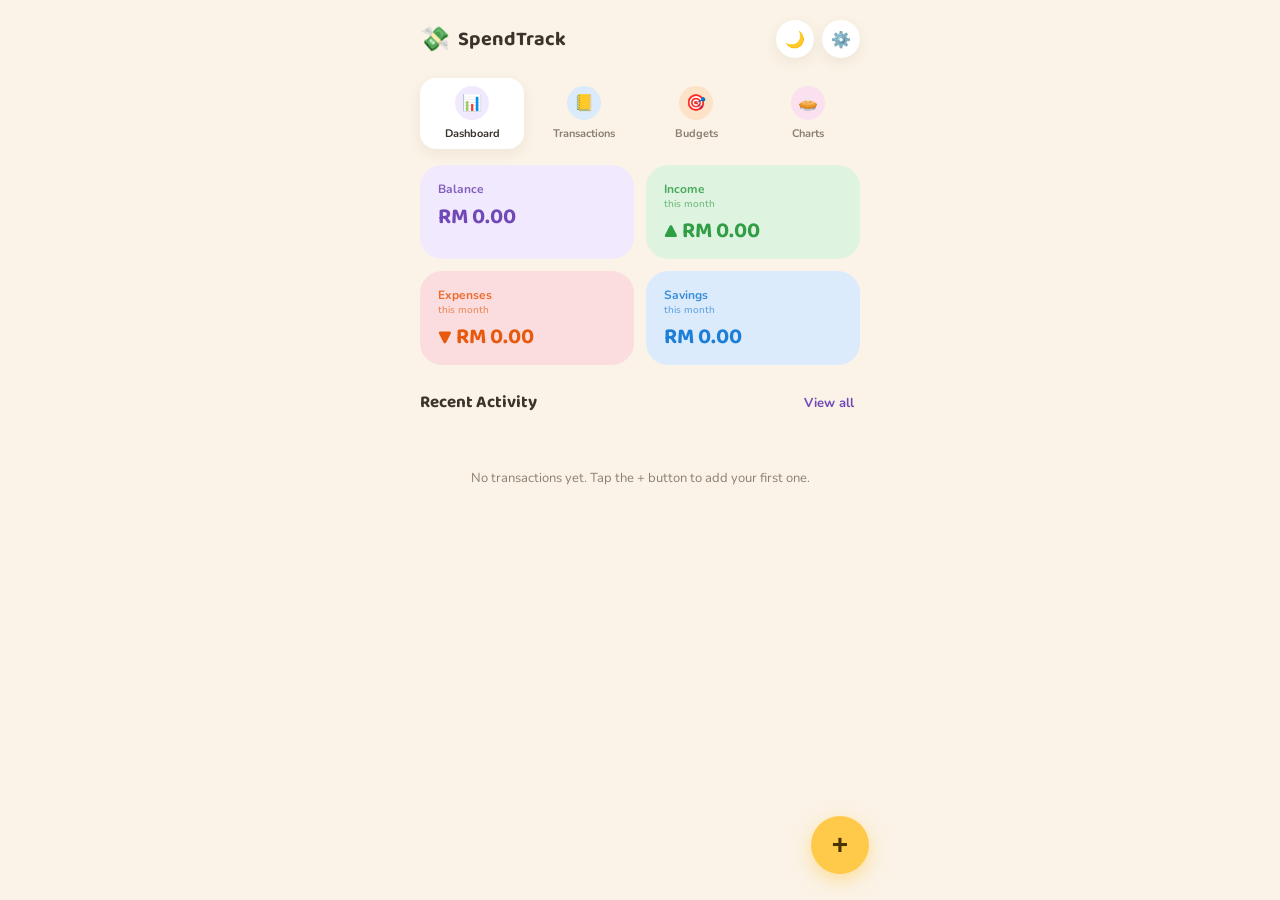
==== index.html @ 58d032da "Initial commit: SpendTrack expense tracker PWA Vanilla HTML/CSS/JS finance tracker with dashboard, b" ====
<!DOCTYPE html>
<html lang="en">
<head>
<meta charset="UTF-8">
<meta name="viewport" content="width=device-width, initial-scale=1.0">
<title>SpendTrack</title>
<link rel="manifest" href="manifest.json">
<meta name="theme-color" content="#FFC94A">
<link rel="apple-touch-icon" href="icons/apple-touch-icon.png">
<meta name="apple-mobile-web-app-capable" content="yes">
<meta name="apple-mobile-web-app-status-bar-style" content="black-translucent">
<meta name="apple-mobile-web-app-title" content="SpendTrack">
<link rel="preconnect" href="https://fonts.googleapis.com">
<link rel="preconnect" href="https://fonts.gstatic.com" crossorigin>
<link href="https://fonts.googleapis.com/css2?family=Baloo+2:wght@500;600;700;800&family=Nunito:wght@400;600;700;800&display=swap" rel="stylesheet">
<link rel="stylesheet" href="style.css">
</head>
<body>
  <div class="app">

    <header class="topbar">
      <div class="brand">
        <span class="brand-mark">💸</span>
        <span class="brand-name">SpendTrack</span>
      </div>
      <div class="topbar-actions">
        <button id="themeToggle" class="icon-btn" title="Toggle theme" aria-label="Toggle theme">🌙</button>
        <button id="settingsBtn" class="icon-btn" title="Settings" aria-label="Settings">⚙️</button>
      </div>
    </header>

    <nav class="tabs">
      <button class="tab-btn active" data-tab="dashboard">
        <span class="tab-icon tab-icon-a">📊</span>
        <span>Dashboard</span>
      </button>
      <button class="tab-btn" data-tab="transactions">
        <span class="tab-icon tab-icon-b">📒</span>
        <span>Transactions</span>
      </button>
      <button class="tab-btn" data-tab="budgets">
        <span class="tab-icon tab-icon-c">🎯</span>
        <span>Budgets</span>
      </button>
      <button class="tab-btn" data-tab="charts">
        <span class="tab-icon tab-icon-d">🥧</span>
        <span>Charts</span>
      </button>
    </nav>

    <main>
      <!-- DASHBOARD -->
      <section id="panel-dashboard" class="panel active">
        <div class="stat-grid">
          <div class="stat-card stat-balance">
            <span class="stat-label">Balance</span>
            <span class="stat-value" id="statBalance">RM 0.00</span>
          </div>
          <div class="stat-card stat-income">
            <span class="stat-label">Income <small>this month</small></span>
            <span class="stat-value" id="statIncome">▲ RM 0.00</span>
          </div>
          <div class="stat-card stat-expense">
            <span class="stat-label">Expenses <small>this month</small></span>
            <span class="stat-value" id="statExpense">▼ RM 0.00</span>
          </div>
          <div class="stat-card stat-savings">
            <span class="stat-label">Savings <small>this month</small></span>
            <span class="stat-value" id="statSavings">RM 0.00</span>
          </div>
        </div>

        <div class="section-head">
          <h2>Recent Activity</h2>
          <button class="link-btn" data-goto="transactions">View all</button>
        </div>
        <ul id="recentList" class="txn-list"></ul>
        <p id="recentEmpty" class="empty-state">No transactions yet. Tap the + button to add your first one.</p>
      </section>

      <!-- TRANSACTIONS -->
      <section id="panel-transactions" class="panel">
        <div class="search-row">
          <input type="text" id="searchInput" class="search-input" placeholder="🔍 Search notes or categories...">
        </div>
        <div class="filter-row">
          <div class="chip-group" id="typeFilter">
            <button class="chip active" data-type="all">All</button>
            <button class="chip" data-type="income">Income</button>
            <button class="chip" data-type="expense">Expense</button>
          </div>
          <select id="categoryFilter" class="filter-select">
            <option value="all">All categories</option>
          </select>
        </div>
        <ul id="txnFullList" class="txn-list"></ul>
        <p id="txnEmpty" class="empty-state">No matching transactions.</p>
      </section>

      <!-- BUDGETS -->
      <section id="panel-budgets" class="panel">
        <div class="section-head">
          <h2>Monthly Budgets</h2>
          <span class="muted-note">Set a limit per category to track overspending</span>
        </div>
        <div id="budgetList" class="budget-list"></div>
      </section>

      <!-- CHARTS -->
      <section id="panel-charts" class="panel">
        <div class="card chart-card">
          <h2>Spending by Category <small>this month</small></h2>
          <div class="donut-wrap">
            <svg id="donutChart" viewBox="0 0 200 200" class="donut-svg"></svg>
            <div id="donutLegend" class="donut-legend"></div>
          </div>
          <p id="donutEmpty" class="empty-state">No expenses recorded this month.</p>
        </div>
        <div class="card chart-card">
          <h2>Income vs Expenses <small>last 6 months</small></h2>
          <svg id="barChart" viewBox="0 0 320 200" class="bar-svg"></svg>
        </div>
      </section>
    </main>

    <button id="fabAdd" class="fab" title="Add transaction" aria-label="Add transaction">+</button>
  </div>

  <!-- TRANSACTION MODAL -->
  <div id="txnModal" class="modal-overlay">
    <div class="modal">
      <div class="modal-head">
        <h2 id="modalTitle">Add Transaction</h2>
        <button class="icon-btn" id="closeModal" aria-label="Close">✕</button>
      </div>
      <form id="txnForm">
        <input type="hidden" id="txnId">
        <div class="type-toggle">
          <button type="button" class="type-btn income active" data-type="income">Income</button>
          <button type="button" class="type-btn expense" data-type="expense">Expense</button>
        </div>

        <label class="field-label">Amount</label>
        <input type="number" id="amount" class="field-input" placeholder="0.00" step="0.01" min="0.01" required>

        <label class="field-label">Category</label>
        <select id="category" class="field-input" required></select>

        <div id="newCategoryPanel" class="new-category-panel" style="display:none;">
          <label class="field-label">New category name</label>
          <input type="text" id="newCatName" class="field-input" placeholder="e.g. Pets">
          <label class="field-label">Icon <small>(emoji, optional)</small></label>
          <input type="text" id="newCatIcon" class="field-input" placeholder="🐾" maxlength="4">
          <label class="field-label">Color</label>
          <div id="paletteSwatches" class="palette-swatches"></div>
          <div class="new-category-actions">
            <button type="button" id="cancelNewCat" class="btn btn-secondary">Cancel</button>
            <button type="button" id="confirmNewCat" class="btn btn-primary">Add Category</button>
          </div>
        </div>

        <label class="field-label">Date</label>
        <input type="date" id="date" class="field-input" required>

        <label class="field-label">Payment Method</label>
        <select id="paymentMethod" class="field-input">
          <option>Cash</option>
          <option>Card</option>
          <option>Bank Transfer</option>
          <option>Other</option>
        </select>

        <label class="field-label">Note <small>(optional)</small></label>
        <input type="text" id="note" class="field-input" placeholder="e.g. Lunch with friends">

        <div class="modal-actions">
          <button type="button" id="deleteTxnBtn" class="btn btn-danger" style="display:none;">Delete</button>
          <button type="submit" class="btn btn-primary">Save Transaction</button>
        </div>
      </form>
    </div>
  </div>

  <!-- SETTINGS MODAL -->
  <div id="settingsModal" class="modal-overlay">
    <div class="modal">
      <div class="modal-head">
        <h2>Settings</h2>
        <button class="icon-btn" id="closeSettings" aria-label="Close">✕</button>
      </div>
      <div class="settings-body">
        <div class="settings-row">
          <div>
            <strong>Appearance</strong>
            <p class="muted-note">Switch between light and dark mode</p>
          </div>
          <button id="themeToggle2" class="btn btn-secondary">Toggle Theme</button>
        </div>
        <div class="settings-row">
          <div>
            <strong>Your data</strong>
            <p class="muted-note">Stored only on this device, in this browser</p>
          </div>
        </div>
        <div class="settings-row">
          <div>
            <strong>Export backup</strong>
            <p class="muted-note">Save your transactions & budgets as a file</p>
          </div>
          <button id="exportBtn" class="btn btn-secondary">Export</button>
        </div>
        <div class="settings-row">
          <div>
            <strong>Import backup</strong>
            <p class="muted-note">Restore from a previously exported file</p>
          </div>
          <button id="importBtn" class="btn btn-secondary">Import</button>
          <input type="file" id="importFile" accept="application/json" style="display:none;">
        </div>
        <div class="settings-row sync-row">
          <div>
            <strong>Cloud Sync</strong>
            <p class="muted-note">Create an account to back up and sync across devices</p>
          </div>
          <button class="btn btn-secondary" disabled title="Coming soon">Coming soon</button>
        </div>
      </div>
    </div>
  </div>

  <script src="script.js"></script>
</body>
</html>
---- style.css ----
:root {
  --bg: #FBF3E7;
  --surface: #FFFFFF;
  --surface-soft: #FFF8EF;
  --border: #F0E4D3;
  --text: #3A342C;
  --muted: #8A8072;

  --income-bg: #DFF3E1;
  --income-text: #2F9E44;
  --expense-bg: #FBDDE0;
  --expense-text: #E8590C;
  --savings-bg: #DCEBFB;
  --savings-text: #1C7ED6;
  --balance-bg: #F1E9FD;
  --balance-text: #7048B8;

  --accent: #FFC94A;
  --accent-text: #4A3400;
  --danger: #E8590C;
  --danger-bg: #FBDDE0;

  --radius-lg: 22px;
  --radius-md: 16px;
  --radius-sm: 10px;
  --shadow: 0 4px 14px rgba(90, 70, 40, 0.08);

  --cat-food-bg: #FCE3C8; --cat-food-text: #B4590A;
  --cat-transport-bg: #D7E8FB; --cat-transport-text: #1864AB;
  --cat-bills-bg: #E6E0F8; --cat-bills-text: #6741D9;
  --cat-shopping-bg: #FBE0F0; --cat-shopping-text: #C2255C;
  --cat-entertainment-bg: #EAD9FB; --cat-entertainment-text: #9C36B5;
  --cat-health-bg: #D9F5E3; --cat-health-text: #2B8A3E;
  --cat-other-bg: #ECECEC; --cat-other-text: #495057;
  --cat-salary-bg: #DFF3E1; --cat-salary-text: #2F9E44;
  --cat-freelance-bg: #D7E8FB; --cat-freelance-text: #1864AB;
  --cat-business-bg: #FCE3C8; --cat-business-text: #B4590A;
  --cat-investment-bg: #E6E0F8; --cat-investment-text: #6741D9;
}

:root[data-theme="dark"] {
  --bg: #1C1A17;
  --surface: #262320;
  --surface-soft: #2C2822;
  --border: #38332C;
  --text: #F1ECE3;
  --muted: #A79E90;

  --income-bg: #1F3A26;
  --income-text: #69DB7C;
  --expense-bg: #3D2420;
  --expense-text: #FF8C5A;
  --savings-bg: #1D2E42;
  --savings-text: #74C0FC;
  --balance-bg: #2C2440;
  --balance-text: #B197FC;

  --accent: #FFC94A;
  --accent-text: #4A3400;
  --danger: #FF8C5A;
  --danger-bg: #3D2420;
  --shadow: 0 4px 14px rgba(0, 0, 0, 0.3);

  --cat-food-bg: #3D2E1A; --cat-food-text: #FFB870;
  --cat-transport-bg: #1D2E42; --cat-transport-text: #74C0FC;
  --cat-bills-bg: #2C2440; --cat-bills-text: #B197FC;
  --cat-shopping-bg: #3D1F30; --cat-shopping-text: #FAA2C1;
  --cat-entertainment-bg: #35213D; --cat-entertainment-text: #E599F7;
  --cat-health-bg: #1F3A26; --cat-health-text: #69DB7C;
  --cat-other-bg: #33302A; --cat-other-text: #C7BEB0;
  --cat-salary-bg: #1F3A26; --cat-salary-text: #69DB7C;
  --cat-freelance-bg: #1D2E42; --cat-freelance-text: #74C0FC;
  --cat-business-bg: #3D2E1A; --cat-business-text: #FFB870;
  --cat-investment-bg: #2C2440; --cat-investment-text: #B197FC;
}

* { box-sizing: border-box; }

body {
  margin: 0;
  font-family: 'Nunito', -apple-system, BlinkMacSystemFont, "Segoe UI", sans-serif;
  background: var(--bg);
  color: var(--text);
  min-height: 100vh;
  transition: background 0.2s ease, color 0.2s ease;
}

h1, h2, h3, .stat-value, .brand-name {
  font-family: 'Baloo 2', 'Nunito', sans-serif;
}

.app {
  max-width: 480px;
  margin: 0 auto;
  min-height: 100vh;
  position: relative;
  padding-bottom: 90px;
}

/* TOPBAR */
.topbar {
  display: flex;
  align-items: center;
  justify-content: space-between;
  padding: 20px 20px 8px;
}

.brand {
  display: flex;
  align-items: center;
  gap: 8px;
}

.brand-mark { font-size: 24px; }

.brand-name {
  font-size: 20px;
  font-weight: 700;
  color: var(--text);
}

.topbar-actions {
  display: flex;
  gap: 8px;
}

.icon-btn {
  width: 38px;
  height: 38px;
  border-radius: 50%;
  border: none;
  background: var(--surface);
  box-shadow: var(--shadow);
  font-size: 16px;
  cursor: pointer;
  display: flex;
  align-items: center;
  justify-content: center;
}

/* TABS */
.tabs {
  display: flex;
  justify-content: space-between;
  gap: 8px;
  padding: 12px 20px;
}

.tab-btn {
  flex: 1;
  display: flex;
  flex-direction: column;
  align-items: center;
  gap: 6px;
  background: transparent;
  border: none;
  padding: 8px 4px;
  border-radius: var(--radius-md);
  cursor: pointer;
  color: var(--muted);
  font-family: 'Nunito', sans-serif;
  font-size: 11px;
  font-weight: 700;
}

.tab-btn.active {
  color: var(--text);
  background: var(--surface);
  box-shadow: var(--shadow);
}

.tab-icon {
  width: 34px;
  height: 34px;
  border-radius: 50%;
  display: flex;
  align-items: center;
  justify-content: center;
  font-size: 16px;
}

.tab-icon-a { background: var(--balance-bg); }
.tab-icon-b { background: var(--savings-bg); }
.tab-icon-c { background: var(--cat-food-bg); }
.tab-icon-d { background: var(--cat-shopping-bg); }

main { padding: 4px 20px 20px; }

.panel { display: none; }
.panel.active { display: block; }

/* DASHBOARD STAT CARDS */
.stat-grid {
  display: grid;
  grid-template-columns: 1fr 1fr;
  gap: 12px;
  margin-bottom: 24px;
}

.stat-card {
  border-radius: var(--radius-lg);
  padding: 16px 18px;
  display: flex;
  flex-direction: column;
  gap: 8px;
}

.stat-label {
  font-size: 12px;
  font-weight: 700;
  color: inherit;
  opacity: 0.85;
}

.stat-label small {
  font-weight: 600;
  opacity: 0.7;
  font-size: 10px;
  display: block;
}

.stat-value {
  font-size: 22px;
  font-weight: 700;
  line-height: 1.1;
}

.stat-balance { background: var(--balance-bg); color: var(--balance-text); }
.stat-income { background: var(--income-bg); color: var(--income-text); }
.stat-expense { background: var(--expense-bg); color: var(--expense-text); }
.stat-savings { background: var(--savings-bg); color: var(--savings-text); }

.section-head {
  display: flex;
  align-items: baseline;
  justify-content: space-between;
  margin-bottom: 10px;
}

.section-head h2 {
  font-size: 17px;
  margin: 0;
}

.link-btn {
  background: none;
  border: none;
  color: var(--balance-text);
  font-weight: 700;
  font-size: 13px;
  cursor: pointer;
  font-family: 'Nunito', sans-serif;
}

.muted-note {
  color: var(--muted);
  font-size: 12px;
  margin: 2px 0 0;
}

/* TRANSACTION LIST */
.txn-list {
  list-style: none;
  margin: 0 0 8px;
  padding: 0;
  display: flex;
  flex-direction: column;
  gap: 10px;
}

.txn-item {
  display: flex;
  align-items: center;
  gap: 12px;
  padding: 12px 14px;
  border-radius: var(--radius-md);
  cursor: pointer;
}

.txn-icon {
  width: 42px;
  height: 42px;
  min-width: 42px;
  border-radius: 50%;
  display: flex;
  align-items: center;
  justify-content: center;
  font-size: 19px;
}

.txn-info {
  flex: 1;
  min-width: 0;
  display: flex;
  flex-direction: column;
  gap: 2px;
}

.txn-cat {
  font-weight: 700;
  font-size: 14px;
  color: var(--text);
  white-space: nowrap;
  overflow: hidden;
  text-overflow: ellipsis;
}

.txn-meta {
  font-size: 12px;
  color: var(--muted);
  white-space: nowrap;
  overflow: hidden;
  text-overflow: ellipsis;
}

.txn-amount {
  font-family: 'Baloo 2', sans-serif;
  font-weight: 700;
  font-size: 15px;
  flex-shrink: 0;
}

.txn-amount.income { color: var(--income-text); }
.txn-amount.expense { color: var(--expense-text); }

.empty-state {
  color: var(--muted);
  text-align: center;
  font-size: 13px;
  padding: 30px 10px;
  display: none;
}

/* SEARCH & FILTERS */
.search-row { margin-bottom: 12px; }

.search-input {
  width: 100%;
  padding: 12px 16px;
  border-radius: var(--radius-md);
  border: 1px solid var(--border);
  background: var(--surface);
  color: var(--text);
  font-size: 14px;
  font-family: 'Nunito', sans-serif;
}

.search-input:focus { outline: none; border-color: var(--accent); }

.filter-row {
  display: flex;
  gap: 8px;
  margin-bottom: 14px;
  flex-wrap: wrap;
  align-items: center;
}

.chip-group { display: flex; gap: 6px; }

.chip {
  padding: 7px 14px;
  border-radius: 20px;
  border: 1px solid var(--border);
  background: var(--surface);
  color: var(--muted);
  font-size: 12px;
  font-weight: 700;
  cursor: pointer;
  font-family: 'Nunito', sans-serif;
}

.chip.active {
  background: var(--text);
  color: var(--bg);
  border-color: var(--text);
}

.filter-select {
  padding: 7px 10px;
  border-radius: 20px;
  border: 1px solid var(--border);
  background: var(--surface);
  color: var(--text);
  font-size: 12px;
  font-family: 'Nunito', sans-serif;
}

/* BUDGETS */
.budget-list {
  display: flex;
  flex-direction: column;
  gap: 12px;
}

.budget-card {
  background: var(--surface);
  border-radius: var(--radius-md);
  padding: 14px 16px;
  box-shadow: var(--shadow);
}

.budget-top {
  display: flex;
  align-items: center;
  justify-content: space-between;
  margin-bottom: 8px;
}

.budget-cat {
  display: flex;
  align-items: center;
  gap: 10px;
  font-weight: 700;
  font-size: 14px;
}

.budget-cat-icon {
  width: 30px;
  height: 30px;
  border-radius: 50%;
  display: flex;
  align-items: center;
  justify-content: center;
  font-size: 14px;
}

.budget-limit-input {
  width: 84px;
  padding: 5px 8px;
  border-radius: 8px;
  border: 1px solid var(--border);
  background: var(--surface-soft);
  color: var(--text);
  font-size: 12px;
  text-align: right;
  font-family: 'Nunito', sans-serif;
}

.budget-bar-track {
  height: 8px;
  border-radius: 4px;
  background: var(--surface-soft);
  overflow: hidden;
  margin-bottom: 6px;
}

.budget-bar-fill {
  height: 100%;
  border-radius: 4px;
  background: var(--income-text);
  transition: width 0.2s ease;
}

.budget-bar-fill.warn { background: #F59F00; }
.budget-bar-fill.over { background: var(--expense-text); }

.budget-sub {
  display: flex;
  justify-content: space-between;
  font-size: 11px;
  color: var(--muted);
}

.budget-sub.over-text { color: var(--expense-text); font-weight: 700; }

/* CHARTS */
.card {
  background: var(--surface);
  border-radius: var(--radius-lg);
  padding: 18px;
  box-shadow: var(--shadow);
  margin-bottom: 16px;
}

.chart-card h2 {
  font-size: 15px;
  margin: 0 0 14px;
}

.chart-card h2 small {
  color: var(--muted);
  font-weight: 600;
  font-size: 11px;
}

.donut-wrap {
  display: flex;
  align-items: center;
  gap: 16px;
}

.donut-svg { width: 140px; height: 140px; flex-shrink: 0; }
.bar-svg { width: 100%; height: auto; }

.donut-legend {
  display: flex;
  flex-direction: column;
  gap: 8px;
  flex: 1;
  min-width: 0;
}

.legend-row {
  display: flex;
  align-items: center;
  gap: 8px;
  font-size: 12px;
}

.legend-dot {
  width: 10px;
  height: 10px;
  border-radius: 50%;
  flex-shrink: 0;
}

.legend-label {
  flex: 1;
  color: var(--text);
  white-space: nowrap;
  overflow: hidden;
  text-overflow: ellipsis;
}

.legend-amt { color: var(--muted); font-weight: 700; }

/* FAB */
.fab {
  position: fixed;
  bottom: 26px;
  left: 50%;
  transform: translateX(calc(-50% + 200px));
  width: 58px;
  height: 58px;
  border-radius: 50%;
  border: none;
  background: var(--accent);
  color: var(--accent-text);
  font-size: 28px;
  font-weight: 700;
  cursor: pointer;
  box-shadow: 0 6px 18px rgba(255, 201, 74, 0.5);
  z-index: 40;
}

@media (max-width: 480px) {
  .fab { left: auto; right: 24px; transform: none; }
}

/* MODAL */
.modal-overlay {
  position: fixed;
  inset: 0;
  background: rgba(20, 16, 10, 0.45);
  display: none;
  align-items: flex-end;
  justify-content: center;
  z-index: 100;
}

.modal-overlay.open { display: flex; }

.modal {
  background: var(--bg);
  width: 100%;
  max-width: 480px;
  max-height: 88vh;
  overflow-y: auto;
  border-radius: 24px 24px 0 0;
  padding: 20px 22px 26px;
}

.modal-head {
  display: flex;
  align-items: center;
  justify-content: space-between;
  margin-bottom: 16px;
}

.modal-head h2 { margin: 0; font-size: 18px; }

.type-toggle {
  display: flex;
  gap: 8px;
  margin-bottom: 16px;
}

.type-btn {
  flex: 1;
  padding: 11px;
  border-radius: var(--radius-md);
  border: 1px solid var(--border);
  background: var(--surface);
  color: var(--muted);
  cursor: pointer;
  font-weight: 700;
  font-size: 14px;
  font-family: 'Nunito', sans-serif;
}

.type-btn.income.active {
  background: var(--income-bg);
  border-color: var(--income-text);
  color: var(--income-text);
}

.type-btn.expense.active {
  background: var(--expense-bg);
  border-color: var(--expense-text);
  color: var(--expense-text);
}

.field-label {
  display: block;
  font-size: 12px;
  font-weight: 700;
  color: var(--muted);
  margin: 12px 0 6px;
}

.field-label small { font-weight: 600; }

.field-input {
  width: 100%;
  padding: 12px 14px;
  border-radius: var(--radius-md);
  border: 1px solid var(--border);
  background: var(--surface);
  color: var(--text);
  font-size: 14px;
  font-family: 'Nunito', sans-serif;
}

.field-input:focus { outline: none; border-color: var(--accent); }

.new-category-panel {
  margin-top: 8px;
  padding: 14px;
  background: var(--surface-soft);
  border-radius: var(--radius-md);
}

.palette-swatches {
  display: flex;
  gap: 8px;
  flex-wrap: wrap;
  margin-bottom: 4px;
}

.palette-swatch {
  width: 28px;
  height: 28px;
  border-radius: 50%;
  border: 2px solid transparent;
  cursor: pointer;
  padding: 0;
}

.palette-swatch.selected {
  border-color: var(--text);
}

.new-category-actions {
  display: flex;
  gap: 10px;
  margin-top: 12px;
}

.modal-actions {
  display: flex;
  gap: 10px;
  margin-top: 22px;
}

.btn {
  flex: 1;
  padding: 13px;
  border-radius: var(--radius-md);
  border: none;
  font-weight: 700;
  font-size: 14px;
  cursor: pointer;
  font-family: 'Nunito', sans-serif;
}

.btn-primary { background: var(--accent); color: var(--accent-text); }
.btn-secondary { background: var(--surface); color: var(--text); box-shadow: var(--shadow); }
.btn-danger { background: var(--danger-bg); color: var(--danger); flex: 0 0 auto; padding: 13px 18px; }

/* SETTINGS */
.settings-body {
  display: flex;
  flex-direction: column;
  gap: 18px;
}

.settings-row {
  display: flex;
  align-items: center;
  justify-content: space-between;
  gap: 14px;
  padding: 14px;
  background: var(--surface);
  border-radius: var(--radius-md);
}

.settings-row strong { font-size: 14px; }

.settings-row .btn {
  flex: 0 0 auto;
  padding: 9px 14px;
  font-size: 12px;
}

.sync-row { background: var(--balance-bg); }
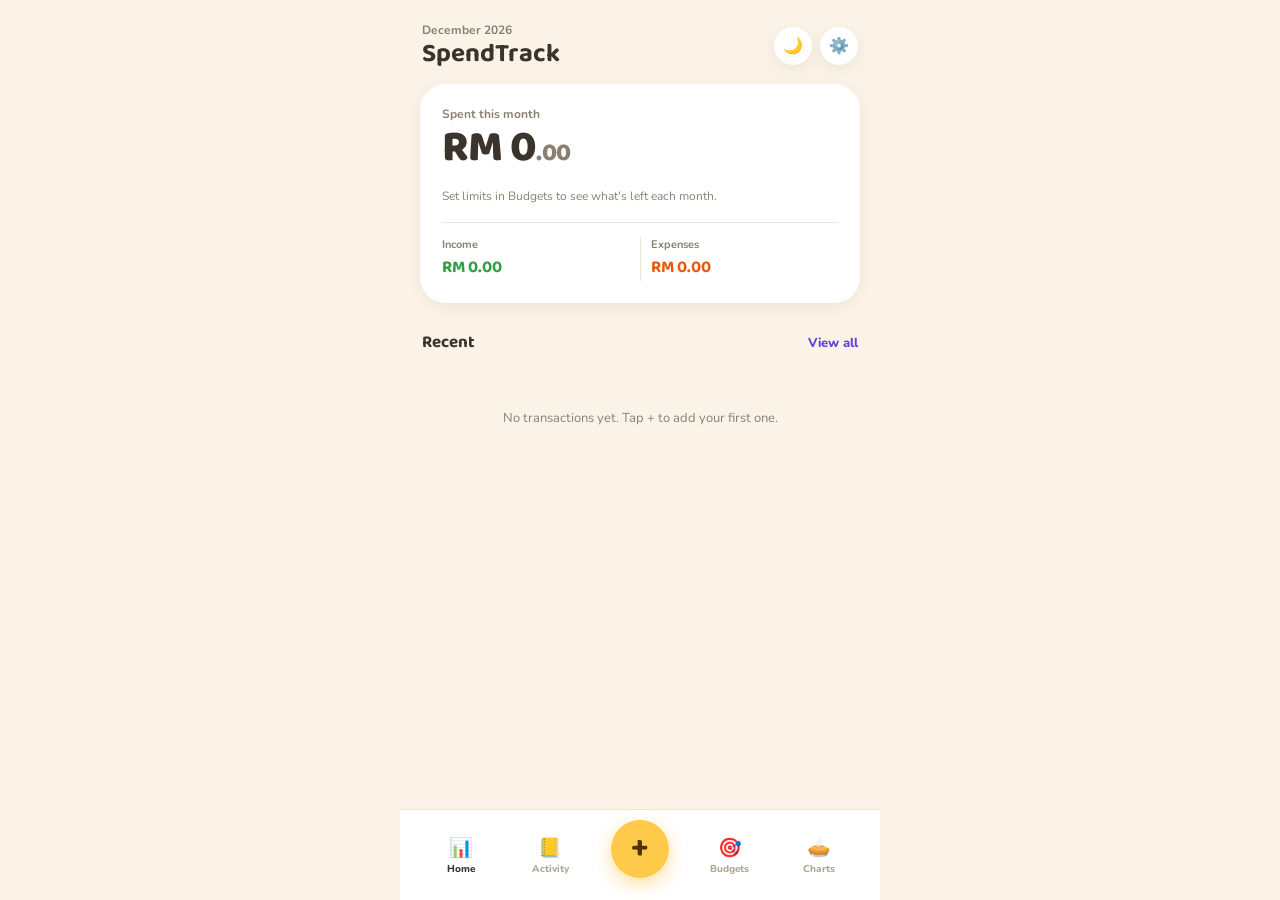
==== commit 610fada8: "Redesign UI and fix regressions Redesign: bottom tab bar with centered FAB, "left to spend" hero car" ====
--- a/index.html
+++ b/index.html
@@ -2,10 +2,10 @@
 <html lang="en">
 <head>
 <meta charset="UTF-8">
-<meta name="viewport" content="width=device-width, initial-scale=1.0">
+<meta name="viewport" content="width=device-width, initial-scale=1.0, viewport-fit=cover">
 <title>SpendTrack</title>
 <link rel="manifest" href="manifest.json">
-<meta name="theme-color" content="#FFC94A">
+<meta name="theme-color" content="#17150F">
 <link rel="apple-touch-icon" href="icons/apple-touch-icon.png">
 <meta name="apple-mobile-web-app-capable" content="yes">
 <meta name="apple-mobile-web-app-status-bar-style" content="black-translucent">
@@ -18,210 +18,238 @@
 <body>
   <div class="app">
 
-    <header class="topbar">
-      <div class="brand">
-        <span class="brand-mark">💸</span>
-        <span class="brand-name">SpendTrack</span>
-      </div>
-      <div class="topbar-actions">
-        <button id="themeToggle" class="icon-btn" title="Toggle theme" aria-label="Toggle theme">🌙</button>
-        <button id="settingsBtn" class="icon-btn" title="Settings" aria-label="Settings">⚙️</button>
-      </div>
-    </header>
-
-    <nav class="tabs">
-      <button class="tab-btn active" data-tab="dashboard">
-        <span class="tab-icon tab-icon-a">📊</span>
-        <span>Dashboard</span>
-      </button>
-      <button class="tab-btn" data-tab="transactions">
-        <span class="tab-icon tab-icon-b">📒</span>
-        <span>Transactions</span>
-      </button>
-      <button class="tab-btn" data-tab="budgets">
-        <span class="tab-icon tab-icon-c">🎯</span>
-        <span>Budgets</span>
-      </button>
-      <button class="tab-btn" data-tab="charts">
-        <span class="tab-icon tab-icon-d">🥧</span>
-        <span>Charts</span>
-      </button>
-    </nav>
-
     <main>
-      <!-- DASHBOARD -->
+      <!-- HOME -->
       <section id="panel-dashboard" class="panel active">
-        <div class="stat-grid">
-          <div class="stat-card stat-balance">
-            <span class="stat-label">Balance</span>
-            <span class="stat-value" id="statBalance">RM 0.00</span>
-          </div>
-          <div class="stat-card stat-income">
-            <span class="stat-label">Income <small>this month</small></span>
-            <span class="stat-value" id="statIncome">▲ RM 0.00</span>
-          </div>
-          <div class="stat-card stat-expense">
-            <span class="stat-label">Expenses <small>this month</small></span>
-            <span class="stat-value" id="statExpense">▼ RM 0.00</span>
-          </div>
-          <div class="stat-card stat-savings">
-            <span class="stat-label">Savings <small>this month</small></span>
-            <span class="stat-value" id="statSavings">RM 0.00</span>
+        <header class="screen-head">
+          <div class="greeting">
+            <span class="eyebrow" id="heroMonth">This month</span>
+            <h1>SpendTrack</h1>
+          </div>
+          <div class="head-actions">
+            <button id="themeToggle" class="icon-btn" title="Toggle theme" aria-label="Toggle theme">🌙</button>
+            <button id="settingsBtn" class="icon-btn" title="Settings" aria-label="Settings">⚙️</button>
+          </div>
+        </header>
+
+        <div class="hero-card">
+          <div class="hero-top">
+            <span class="hero-label" id="heroLabel">Left to spend this month</span>
+            <span class="hero-value" id="heroValue">RM 0.00</span>
+          </div>
+          <div class="hero-bar-wrap" id="heroBarWrap">
+            <div class="hero-bar-track"><div class="hero-bar-fill" id="heroBarFill"></div></div>
+            <div class="hero-bar-sub">
+              <span id="heroSpent">RM 0.00 spent</span>
+              <span id="heroLimit">of RM 0.00 budget</span>
+            </div>
+          </div>
+          <p class="hero-hint" id="heroHint">Set limits in Budgets to see what's left each month.</p>
+          <div class="hero-split">
+            <div>
+              <span class="split-label">Income</span>
+              <span class="split-value income" id="statIncome">RM 0.00</span>
+            </div>
+            <div class="split-divider"></div>
+            <div>
+              <span class="split-label">Expenses</span>
+              <span class="split-value expense" id="statExpense">RM 0.00</span>
+            </div>
           </div>
         </div>
 
         <div class="section-head">
-          <h2>Recent Activity</h2>
+          <h2>Recent</h2>
           <button class="link-btn" data-goto="transactions">View all</button>
         </div>
-        <ul id="recentList" class="txn-list"></ul>
-        <p id="recentEmpty" class="empty-state">No transactions yet. Tap the + button to add your first one.</p>
-      </section>
-
-      <!-- TRANSACTIONS -->
+        <div id="recentGroups" class="txn-groups"></div>
+        <p id="recentEmpty" class="empty-state">No transactions yet. Tap + to add your first one.</p>
+      </section>
+
+      <!-- ACTIVITY -->
       <section id="panel-transactions" class="panel">
-        <div class="search-row">
-          <input type="text" id="searchInput" class="search-input" placeholder="🔍 Search notes or categories...">
-        </div>
+        <header class="screen-head">
+          <h1>Activity</h1>
+        </header>
+        <input type="text" id="searchInput" class="search-input" placeholder="🔍  Search notes or categories">
         <div class="filter-row">
           <div class="chip-group" id="typeFilter">
             <button class="chip active" data-type="all">All</button>
             <button class="chip" data-type="income">Income</button>
             <button class="chip" data-type="expense">Expense</button>
           </div>
-          <select id="categoryFilter" class="filter-select">
+          <select id="categoryFilter" class="chip chip-select">
             <option value="all">All categories</option>
           </select>
         </div>
-        <ul id="txnFullList" class="txn-list"></ul>
+        <div id="txnGroups" class="txn-groups"></div>
         <p id="txnEmpty" class="empty-state">No matching transactions.</p>
       </section>
 
       <!-- BUDGETS -->
       <section id="panel-budgets" class="panel">
-        <div class="section-head">
-          <h2>Monthly Budgets</h2>
-          <span class="muted-note">Set a limit per category to track overspending</span>
+        <header class="screen-head">
+          <div class="greeting">
+            <h1>Budgets</h1>
+            <span class="eyebrow" id="budgetSubhead">This month</span>
+          </div>
+        </header>
+        <div class="overall-card">
+          <div>
+            <span class="overall-label">Overall</span>
+            <span class="overall-value" id="overallPct">0% used</span>
+          </div>
+          <div class="overall-right" id="overallAmounts">No limits set</div>
         </div>
         <div id="budgetList" class="budget-list"></div>
       </section>
 
       <!-- CHARTS -->
       <section id="panel-charts" class="panel">
-        <div class="card chart-card">
-          <h2>Spending by Category <small>this month</small></h2>
+        <header class="screen-head">
+          <div class="greeting">
+            <h1>Charts</h1>
+            <span class="eyebrow" id="chartsMonth"></span>
+          </div>
+        </header>
+
+        <div class="card">
+          <h2 class="card-title">Where it went</h2>
           <div class="donut-wrap">
-            <svg id="donutChart" viewBox="0 0 200 200" class="donut-svg"></svg>
+            <div class="donut-holder">
+              <svg id="donutChart" viewBox="0 0 200 200" class="donut-svg"></svg>
+              <div class="donut-center">
+                <span class="donut-center-label">Total</span>
+                <span class="donut-center-value" id="donutTotal">0</span>
+              </div>
+            </div>
             <div id="donutLegend" class="donut-legend"></div>
           </div>
           <p id="donutEmpty" class="empty-state">No expenses recorded this month.</p>
         </div>
-        <div class="card chart-card">
-          <h2>Income vs Expenses <small>last 6 months</small></h2>
-          <svg id="barChart" viewBox="0 0 320 200" class="bar-svg"></svg>
-        </div>
+
+        <div class="card">
+          <div class="card-title-row">
+            <h2 class="card-title">Income vs expenses</h2>
+            <span class="muted-note">last 6 months</span>
+          </div>
+          <svg id="barChart" viewBox="0 0 320 190" class="bar-svg"></svg>
+          <div class="chart-legend">
+            <span><i class="sq income"></i>Income</span>
+            <span><i class="sq expense"></i>Expenses</span>
+          </div>
+        </div>
+
+        <div class="takeaway" id="takeaway"></div>
       </section>
     </main>
 
-    <button id="fabAdd" class="fab" title="Add transaction" aria-label="Add transaction">+</button>
+    <nav class="tabbar">
+      <button class="tab-btn active" data-tab="dashboard"><span class="tab-icon">📊</span><span>Home</span></button>
+      <button class="tab-btn" data-tab="transactions"><span class="tab-icon">📒</span><span>Activity</span></button>
+      <button id="fabAdd" class="fab" aria-label="Add transaction">+</button>
+      <button class="tab-btn" data-tab="budgets"><span class="tab-icon">🎯</span><span>Budgets</span></button>
+      <button class="tab-btn" data-tab="charts"><span class="tab-icon">🥧</span><span>Charts</span></button>
+    </nav>
   </div>
 
-  <!-- TRANSACTION MODAL -->
+  <!-- TRANSACTION SHEET -->
   <div id="txnModal" class="modal-overlay">
-    <div class="modal">
-      <div class="modal-head">
-        <h2 id="modalTitle">Add Transaction</h2>
+    <div class="sheet">
+      <div class="sheet-head">
+        <h2 id="modalTitle">New expense</h2>
         <button class="icon-btn" id="closeModal" aria-label="Close">✕</button>
       </div>
-      <form id="txnForm">
-        <input type="hidden" id="txnId">
-        <div class="type-toggle">
-          <button type="button" class="type-btn income active" data-type="income">Income</button>
-          <button type="button" class="type-btn expense" data-type="expense">Expense</button>
-        </div>
-
-        <label class="field-label">Amount</label>
-        <input type="number" id="amount" class="field-input" placeholder="0.00" step="0.01" min="0.01" required>
-
-        <label class="field-label">Category</label>
-        <select id="category" class="field-input" required></select>
-
-        <div id="newCategoryPanel" class="new-category-panel" style="display:none;">
-          <label class="field-label">New category name</label>
-          <input type="text" id="newCatName" class="field-input" placeholder="e.g. Pets">
-          <label class="field-label">Icon <small>(emoji, optional)</small></label>
-          <input type="text" id="newCatIcon" class="field-input" placeholder="🐾" maxlength="4">
-          <label class="field-label">Color</label>
-          <div id="paletteSwatches" class="palette-swatches"></div>
-          <div class="new-category-actions">
-            <button type="button" id="cancelNewCat" class="btn btn-secondary">Cancel</button>
-            <button type="button" id="confirmNewCat" class="btn btn-primary">Add Category</button>
-          </div>
-        </div>
-
-        <label class="field-label">Date</label>
-        <input type="date" id="date" class="field-input" required>
-
-        <label class="field-label">Payment Method</label>
-        <select id="paymentMethod" class="field-input">
-          <option>Cash</option>
-          <option>Card</option>
-          <option>Bank Transfer</option>
-          <option>Other</option>
-        </select>
-
-        <label class="field-label">Note <small>(optional)</small></label>
-        <input type="text" id="note" class="field-input" placeholder="e.g. Lunch with friends">
-
-        <div class="modal-actions">
-          <button type="button" id="deleteTxnBtn" class="btn btn-danger" style="display:none;">Delete</button>
-          <button type="submit" class="btn btn-primary">Save Transaction</button>
-        </div>
-      </form>
+
+      <div class="type-toggle">
+        <button type="button" class="type-btn expense active" data-type="expense">Expense</button>
+        <button type="button" class="type-btn income" data-type="income">Income</button>
+      </div>
+
+      <div class="amount-display">
+        <span class="amount-currency">RM</span>
+        <span class="amount-value" id="amountDisplay">0</span>
+      </div>
+
+      <div class="cat-row" id="catRow"></div>
+
+      <div id="newCategoryPanel" class="new-category-panel" style="display:none;">
+        <label class="field-label">New category name</label>
+        <input type="text" id="newCatName" class="field-input" placeholder="e.g. Pets">
+        <label class="field-label">Icon <small>(emoji, optional)</small></label>
+        <input type="text" id="newCatIcon" class="field-input" placeholder="🐾" maxlength="4">
+        <label class="field-label">Colour</label>
+        <div id="paletteSwatches" class="palette-swatches"></div>
+        <div class="new-category-actions">
+          <button type="button" id="cancelNewCat" class="btn btn-secondary">Cancel</button>
+          <button type="button" id="confirmNewCat" class="btn btn-primary">Add category</button>
+        </div>
+      </div>
+
+      <div class="meta-row">
+        <label class="pill pill-input">
+          <input type="date" id="date">
+        </label>
+        <label class="pill pill-input">
+          <select id="paymentMethod">
+            <option>Cash</option>
+            <option>Card</option>
+            <option>Bank Transfer</option>
+            <option>Other</option>
+          </select>
+        </label>
+      </div>
+      <input type="text" id="note" class="field-input" placeholder="Add a note">
+
+      <div class="keypad" id="keypad">
+        <button type="button" data-key="1">1</button>
+        <button type="button" data-key="2">2</button>
+        <button type="button" data-key="3">3</button>
+        <button type="button" data-key="4">4</button>
+        <button type="button" data-key="5">5</button>
+        <button type="button" data-key="6">6</button>
+        <button type="button" data-key="7">7</button>
+        <button type="button" data-key="8">8</button>
+        <button type="button" data-key="9">9</button>
+        <button type="button" data-key=".">.</button>
+        <button type="button" data-key="0">0</button>
+        <button type="button" data-key="del" class="key-soft">⌫</button>
+      </div>
+
+      <div class="sheet-actions">
+        <button type="button" id="deleteTxnBtn" class="btn btn-danger" style="display:none;">Delete</button>
+        <button type="button" id="saveTxnBtn" class="btn btn-primary">Save expense</button>
+      </div>
+      <input type="hidden" id="txnId">
     </div>
   </div>
 
-  <!-- SETTINGS MODAL -->
+  <!-- SETTINGS SHEET -->
   <div id="settingsModal" class="modal-overlay">
-    <div class="modal">
-      <div class="modal-head">
+    <div class="sheet">
+      <div class="sheet-head">
         <h2>Settings</h2>
         <button class="icon-btn" id="closeSettings" aria-label="Close">✕</button>
       </div>
       <div class="settings-body">
         <div class="settings-row">
-          <div>
-            <strong>Appearance</strong>
-            <p class="muted-note">Switch between light and dark mode</p>
-          </div>
-          <button id="themeToggle2" class="btn btn-secondary">Toggle Theme</button>
-        </div>
-        <div class="settings-row">
-          <div>
-            <strong>Your data</strong>
-            <p class="muted-note">Stored only on this device, in this browser</p>
-          </div>
-        </div>
-        <div class="settings-row">
-          <div>
-            <strong>Export backup</strong>
-            <p class="muted-note">Save your transactions & budgets as a file</p>
-          </div>
+          <div><strong>Appearance</strong><p class="muted-note">Switch between light and dark mode</p></div>
+          <button id="themeToggle2" class="btn btn-secondary">Toggle</button>
+        </div>
+        <div class="settings-row">
+          <div><strong>Your data</strong><p class="muted-note">Stored only on this device, in this browser</p></div>
+        </div>
+        <div class="settings-row">
+          <div><strong>Export backup</strong><p class="muted-note">Save your transactions &amp; budgets as a file</p></div>
           <button id="exportBtn" class="btn btn-secondary">Export</button>
         </div>
         <div class="settings-row">
-          <div>
-            <strong>Import backup</strong>
-            <p class="muted-note">Restore from a previously exported file</p>
-          </div>
+          <div><strong>Import backup</strong><p class="muted-note">Restore from a previously exported file</p></div>
           <button id="importBtn" class="btn btn-secondary">Import</button>
           <input type="file" id="importFile" accept="application/json" style="display:none;">
         </div>
         <div class="settings-row sync-row">
-          <div>
-            <strong>Cloud Sync</strong>
-            <p class="muted-note">Create an account to back up and sync across devices</p>
-          </div>
+          <div><strong>Cloud sync</strong><p class="muted-note">Back up and sync across devices</p></div>
           <button class="btn btn-secondary" disabled title="Coming soon">Coming soon</button>
         </div>
       </div>
--- a/style.css
+++ b/style.css
@@ -1,28 +1,28 @@
 :root {
   --bg: #FBF3E7;
   --surface: #FFFFFF;
-  --surface-soft: #FFF8EF;
+  --surface-soft: #F4EADC;
   --border: #F0E4D3;
   --text: #3A342C;
   --muted: #8A8072;
-
-  --income-bg: #DFF3E1;
+  --faint: #B0A797;
+
   --income-text: #2F9E44;
-  --expense-bg: #FBDDE0;
   --expense-text: #E8590C;
-  --savings-bg: #DCEBFB;
-  --savings-text: #1C7ED6;
-  --balance-bg: #F1E9FD;
-  --balance-text: #7048B8;
+  --warn: #F59F00;
 
   --accent: #FFC94A;
   --accent-text: #4A3400;
   --danger: #E8590C;
   --danger-bg: #FBDDE0;
-
-  --radius-lg: 22px;
+  --income-bg: #DFF3E1;
+  --expense-bg: #FBDDE0;
+  --balance-bg: #F1E9FD;
+  --balance-text: #6741D9;
+
+  --radius-lg: 26px;
   --radius-md: 16px;
-  --radius-sm: 10px;
+  --radius-sm: 12px;
   --shadow: 0 4px 14px rgba(90, 70, 40, 0.08);
 
   --cat-food-bg: #FCE3C8; --cat-food-text: #B4590A;
@@ -41,24 +41,22 @@
 :root[data-theme="dark"] {
   --bg: #1C1A17;
   --surface: #262320;
-  --surface-soft: #2C2822;
+  --surface-soft: #33302A;
   --border: #38332C;
   --text: #F1ECE3;
   --muted: #A79E90;
-
+  --faint: #7C7466;
+
+  --income-text: #69DB7C;
+  --expense-text: #FF8C5A;
+  --warn: #FFC078;
+
+  --danger: #FF8C5A;
+  --danger-bg: #3D2420;
   --income-bg: #1F3A26;
-  --income-text: #69DB7C;
   --expense-bg: #3D2420;
-  --expense-text: #FF8C5A;
-  --savings-bg: #1D2E42;
-  --savings-text: #74C0FC;
   --balance-bg: #2C2440;
   --balance-text: #B197FC;
-
-  --accent: #FFC94A;
-  --accent-text: #4A3400;
-  --danger: #FF8C5A;
-  --danger-bg: #3D2420;
   --shadow: 0 4px 14px rgba(0, 0, 0, 0.3);
 
   --cat-food-bg: #3D2E1A; --cat-food-text: #FFB870;
@@ -74,7 +72,7 @@
   --cat-investment-bg: #2C2440; --cat-investment-text: #B197FC;
 }
 
-* { box-sizing: border-box; }
+* { box-sizing: border-box; -webkit-tap-highlight-color: transparent; }
 
 body {
   margin: 0;
@@ -82,10 +80,9 @@
   background: var(--bg);
   color: var(--text);
   min-height: 100vh;
-  transition: background 0.2s ease, color 0.2s ease;
-}
-
-h1, h2, h3, .stat-value, .brand-name {
+}
+
+h1, h2, .hero-value, .split-value, .txn-amount, .overall-value, .amount-value, .keypad button {
   font-family: 'Baloo 2', 'Nunito', sans-serif;
 }
 
@@ -94,249 +91,127 @@
   margin: 0 auto;
   min-height: 100vh;
   position: relative;
-  padding-bottom: 90px;
-}
-
-/* TOPBAR */
-.topbar {
+  padding-bottom: calc(96px + env(safe-area-inset-bottom));
+}
+
+main { padding: 0 20px 8px; }
+.panel { display: none; }
+.panel.active { display: block; }
+
+/* HEAD */
+.screen-head {
   display: flex;
   align-items: center;
   justify-content: space-between;
-  padding: 20px 20px 8px;
-}
-
-.brand {
-  display: flex;
-  align-items: center;
-  gap: 8px;
-}
-
-.brand-mark { font-size: 24px; }
-
-.brand-name {
-  font-size: 20px;
-  font-weight: 700;
-  color: var(--text);
-}
-
-.topbar-actions {
-  display: flex;
-  gap: 8px;
-}
+  gap: 12px;
+  padding: calc(22px + env(safe-area-inset-top)) 2px 14px;
+}
+
+.screen-head h1 { font-size: 26px; margin: 0; line-height: 1.15; }
+.greeting { display: flex; flex-direction: column; gap: 2px; }
+.eyebrow { font-size: 12px; font-weight: 700; color: var(--muted); }
+.head-actions { display: flex; gap: 8px; }
 
 .icon-btn {
-  width: 38px;
-  height: 38px;
+  width: 38px; height: 38px;
   border-radius: 50%;
   border: none;
   background: var(--surface);
+  color: var(--text);
   box-shadow: var(--shadow);
   font-size: 16px;
   cursor: pointer;
-  display: flex;
-  align-items: center;
-  justify-content: center;
-}
-
-/* TABS */
-.tabs {
-  display: flex;
-  justify-content: space-between;
-  gap: 8px;
-  padding: 12px 20px;
-}
-
-.tab-btn {
-  flex: 1;
+  display: flex; align-items: center; justify-content: center;
+}
+
+/* HERO */
+.hero-card {
+  background: var(--surface);
+  border-radius: var(--radius-lg);
+  box-shadow: var(--shadow);
+  padding: 22px;
   display: flex;
   flex-direction: column;
-  align-items: center;
-  gap: 6px;
-  background: transparent;
-  border: none;
-  padding: 8px 4px;
-  border-radius: var(--radius-md);
-  cursor: pointer;
-  color: var(--muted);
-  font-family: 'Nunito', sans-serif;
-  font-size: 11px;
-  font-weight: 700;
-}
-
-.tab-btn.active {
-  color: var(--text);
-  background: var(--surface);
-  box-shadow: var(--shadow);
-}
-
-.tab-icon {
-  width: 34px;
-  height: 34px;
-  border-radius: 50%;
-  display: flex;
-  align-items: center;
-  justify-content: center;
-  font-size: 16px;
-}
-
-.tab-icon-a { background: var(--balance-bg); }
-.tab-icon-b { background: var(--savings-bg); }
-.tab-icon-c { background: var(--cat-food-bg); }
-.tab-icon-d { background: var(--cat-shopping-bg); }
-
-main { padding: 4px 20px 20px; }
-
-.panel { display: none; }
-.panel.active { display: block; }
-
-/* DASHBOARD STAT CARDS */
-.stat-grid {
-  display: grid;
-  grid-template-columns: 1fr 1fr;
-  gap: 12px;
-  margin-bottom: 24px;
-}
-
-.stat-card {
-  border-radius: var(--radius-lg);
-  padding: 16px 18px;
-  display: flex;
-  flex-direction: column;
-  gap: 8px;
-}
-
-.stat-label {
-  font-size: 12px;
-  font-weight: 700;
-  color: inherit;
-  opacity: 0.85;
-}
-
-.stat-label small {
-  font-weight: 600;
-  opacity: 0.7;
-  font-size: 10px;
-  display: block;
-}
-
-.stat-value {
-  font-size: 22px;
-  font-weight: 700;
-  line-height: 1.1;
-}
-
-.stat-balance { background: var(--balance-bg); color: var(--balance-text); }
-.stat-income { background: var(--income-bg); color: var(--income-text); }
-.stat-expense { background: var(--expense-bg); color: var(--expense-text); }
-.stat-savings { background: var(--savings-bg); color: var(--savings-text); }
-
+  gap: 18px;
+}
+
+.hero-top { display: flex; flex-direction: column; gap: 4px; }
+.hero-label { font-size: 12px; font-weight: 700; color: var(--muted); }
+.hero-value { font-size: 44px; font-weight: 800; line-height: 1; letter-spacing: -0.02em; }
+.hero-value .cents { font-size: 25px; color: var(--muted); }
+.hero-value.over { color: var(--expense-text); }
+
+.hero-bar-wrap { display: flex; flex-direction: column; gap: 8px; }
+.hero-bar-track { height: 10px; border-radius: 5px; background: var(--surface-soft); overflow: hidden; }
+.hero-bar-fill { height: 100%; border-radius: 5px; background: var(--accent); width: 0; transition: width .25s ease; }
+.hero-bar-fill.over { background: var(--expense-text); }
+.hero-bar-sub { display: flex; justify-content: space-between; font-size: 11px; font-weight: 700; color: var(--muted); }
+.hero-hint { display: none; font-size: 12px; color: var(--muted); margin: 0; }
+
+.hero-split { display: flex; gap: 10px; border-top: 1px solid var(--border); padding-top: 14px; }
+.hero-split > div:not(.split-divider) { flex: 1; display: flex; flex-direction: column; gap: 2px; }
+.hero-split > .split-divider { flex: 0 0 1px; background: var(--border); align-self: stretch; }
+.split-label { font-size: 11px; font-weight: 700; color: var(--muted); }
+.split-value { font-size: 17px; font-weight: 700; }
+.split-value.income { color: var(--income-text); }
+.split-value.expense { color: var(--expense-text); }
+
+/* SECTIONS */
 .section-head {
-  display: flex;
-  align-items: baseline;
-  justify-content: space-between;
-  margin-bottom: 10px;
-}
-
-.section-head h2 {
-  font-size: 17px;
-  margin: 0;
-}
+  display: flex; align-items: baseline; justify-content: space-between;
+  padding: 26px 2px 6px;
+}
+.section-head h2 { font-size: 17px; margin: 0; }
 
 .link-btn {
-  background: none;
-  border: none;
-  color: var(--balance-text);
-  font-weight: 700;
-  font-size: 13px;
-  cursor: pointer;
-  font-family: 'Nunito', sans-serif;
-}
-
-.muted-note {
-  color: var(--muted);
-  font-size: 12px;
-  margin: 2px 0 0;
-}
-
-/* TRANSACTION LIST */
-.txn-list {
-  list-style: none;
-  margin: 0 0 8px;
-  padding: 0;
-  display: flex;
-  flex-direction: column;
-  gap: 10px;
-}
+  background: none; border: none; padding: 0;
+  color: var(--balance-text); font-weight: 800; font-size: 13px;
+  cursor: pointer; font-family: 'Nunito', sans-serif;
+}
+
+.muted-note { color: var(--muted); font-size: 12px; margin: 2px 0 0; }
+
+/* TXN LIST */
+.txn-groups { display: flex; flex-direction: column; }
+
+.day-head {
+  display: flex; justify-content: space-between; align-items: baseline;
+  padding: 14px 4px 4px;
+  font-size: 11px; font-weight: 800; color: var(--muted);
+  letter-spacing: .06em; text-transform: uppercase;
+}
+.day-total.income { color: var(--income-text); }
+.day-total.expense { color: var(--expense-text); }
 
 .txn-item {
-  display: flex;
-  align-items: center;
-  gap: 12px;
-  padding: 12px 14px;
-  border-radius: var(--radius-md);
-  cursor: pointer;
-}
+  display: flex; align-items: center; gap: 14px;
+  padding: 10px 4px;
+  background: none; border: none; width: 100%;
+  text-align: left; cursor: pointer; color: var(--text);
+  font-family: 'Nunito', sans-serif;
+}
+.txn-item:active { background: var(--surface-soft); border-radius: var(--radius-md); }
 
 .txn-icon {
-  width: 42px;
-  height: 42px;
-  min-width: 42px;
-  border-radius: 50%;
-  display: flex;
-  align-items: center;
-  justify-content: center;
+  width: 44px; height: 44px; min-width: 44px;
+  border-radius: 15px;
+  display: flex; align-items: center; justify-content: center;
   font-size: 19px;
 }
 
-.txn-info {
-  flex: 1;
-  min-width: 0;
-  display: flex;
-  flex-direction: column;
-  gap: 2px;
-}
-
-.txn-cat {
-  font-weight: 700;
-  font-size: 14px;
-  color: var(--text);
-  white-space: nowrap;
-  overflow: hidden;
-  text-overflow: ellipsis;
-}
-
-.txn-meta {
-  font-size: 12px;
-  color: var(--muted);
-  white-space: nowrap;
-  overflow: hidden;
-  text-overflow: ellipsis;
-}
-
-.txn-amount {
-  font-family: 'Baloo 2', sans-serif;
-  font-weight: 700;
-  font-size: 15px;
-  flex-shrink: 0;
-}
-
+.txn-info { flex: 1; min-width: 0; display: flex; flex-direction: column; gap: 1px; }
+.txn-cat { font-weight: 700; font-size: 14px; white-space: nowrap; overflow: hidden; text-overflow: ellipsis; }
+.txn-meta { font-size: 12px; color: var(--muted); white-space: nowrap; overflow: hidden; text-overflow: ellipsis; }
+.txn-amount { font-weight: 700; font-size: 15px; flex-shrink: 0; }
 .txn-amount.income { color: var(--income-text); }
 .txn-amount.expense { color: var(--expense-text); }
 
-.empty-state {
-  color: var(--muted);
-  text-align: center;
-  font-size: 13px;
-  padding: 30px 10px;
-  display: none;
-}
-
-/* SEARCH & FILTERS */
-.search-row { margin-bottom: 12px; }
-
+.empty-state { color: var(--muted); text-align: center; font-size: 13px; padding: 34px 10px; display: none; }
+
+/* SEARCH + FILTERS */
 .search-input {
   width: 100%;
-  padding: 12px 16px;
+  padding: 13px 16px;
   border-radius: var(--radius-md);
   border: 1px solid var(--border);
   background: var(--surface);
@@ -344,372 +219,296 @@
   font-size: 14px;
   font-family: 'Nunito', sans-serif;
 }
-
 .search-input:focus { outline: none; border-color: var(--accent); }
 
-.filter-row {
-  display: flex;
-  gap: 8px;
-  margin-bottom: 14px;
-  flex-wrap: wrap;
-  align-items: center;
-}
-
-.chip-group { display: flex; gap: 6px; }
+.filter-row { display: flex; gap: 8px; margin-top: 12px; flex-wrap: wrap; align-items: center; }
+.chip-group { display: flex; gap: 8px; }
 
 .chip {
-  padding: 7px 14px;
+  padding: 8px 15px;
   border-radius: 20px;
   border: 1px solid var(--border);
   background: var(--surface);
   color: var(--muted);
-  font-size: 12px;
-  font-weight: 700;
+  font-size: 12px; font-weight: 800;
   cursor: pointer;
   font-family: 'Nunito', sans-serif;
 }
-
-.chip.active {
-  background: var(--text);
-  color: var(--bg);
-  border-color: var(--text);
-}
-
-.filter-select {
-  padding: 7px 10px;
+.chip.active { background: var(--text); color: var(--bg); border-color: var(--text); }
+.chip-select { color: var(--text); padding-right: 10px; }
+
+/* BUDGETS */
+.overall-card {
+  background: var(--accent);
+  color: var(--accent-text);
+  border-radius: 22px;
+  padding: 18px 20px;
+  display: flex; align-items: center; justify-content: space-between; gap: 12px;
+}
+.overall-card > div:first-child { display: flex; flex-direction: column; gap: 2px; }
+.overall-label { font-size: 12px; font-weight: 800; }
+.overall-value { font-size: 27px; font-weight: 800; line-height: 1.1; }
+.overall-right { text-align: right; font-size: 12px; font-weight: 800; line-height: 1.5; }
+
+.budget-list { display: flex; flex-direction: column; gap: 12px; margin-top: 16px; }
+
+.budget-card {
+  background: var(--surface);
   border-radius: 20px;
-  border: 1px solid var(--border);
-  background: var(--surface);
-  color: var(--text);
-  font-size: 12px;
-  font-family: 'Nunito', sans-serif;
-}
-
-/* BUDGETS */
-.budget-list {
-  display: flex;
-  flex-direction: column;
-  gap: 12px;
-}
-
-.budget-card {
-  background: var(--surface);
-  border-radius: var(--radius-md);
-  padding: 14px 16px;
+  padding: 16px 18px;
   box-shadow: var(--shadow);
-}
-
-.budget-top {
-  display: flex;
-  align-items: center;
-  justify-content: space-between;
-  margin-bottom: 8px;
-}
-
-.budget-cat {
-  display: flex;
-  align-items: center;
-  gap: 10px;
-  font-weight: 700;
-  font-size: 14px;
-}
-
+  display: flex; flex-direction: column; gap: 10px;
+}
+.budget-top { display: flex; align-items: center; gap: 12px; }
 .budget-cat-icon {
-  width: 30px;
-  height: 30px;
-  border-radius: 50%;
-  display: flex;
-  align-items: center;
-  justify-content: center;
-  font-size: 14px;
-}
+  width: 34px; height: 34px; border-radius: 12px;
+  display: flex; align-items: center; justify-content: center; font-size: 16px;
+}
+.budget-name { flex: 1; font-size: 14px; font-weight: 800; }
 
 .budget-limit-input {
-  width: 84px;
-  padding: 5px 8px;
-  border-radius: 8px;
+  width: 96px; padding: 6px 10px;
+  border-radius: 10px;
   border: 1px solid var(--border);
   background: var(--surface-soft);
   color: var(--text);
-  font-size: 12px;
-  text-align: right;
-  font-family: 'Nunito', sans-serif;
-}
-
-.budget-bar-track {
-  height: 8px;
-  border-radius: 4px;
-  background: var(--surface-soft);
-  overflow: hidden;
-  margin-bottom: 6px;
-}
-
-.budget-bar-fill {
-  height: 100%;
-  border-radius: 4px;
-  background: var(--income-text);
-  transition: width 0.2s ease;
-}
-
-.budget-bar-fill.warn { background: #F59F00; }
+  font-size: 12px; font-weight: 700; text-align: right;
+  font-family: 'Nunito', sans-serif;
+}
+.budget-limit-input:focus { outline: none; border-color: var(--accent); }
+
+.budget-bar-track { height: 8px; border-radius: 4px; background: var(--surface-soft); overflow: hidden; }
+.budget-bar-fill { height: 100%; border-radius: 4px; background: var(--income-text); transition: width .2s ease; }
+.budget-bar-fill.warn { background: var(--warn); }
 .budget-bar-fill.over { background: var(--expense-text); }
 
-.budget-sub {
-  display: flex;
-  justify-content: space-between;
-  font-size: 11px;
-  color: var(--muted);
-}
-
-.budget-sub.over-text { color: var(--expense-text); font-weight: 700; }
+.budget-status { font-size: 11px; font-weight: 700; color: var(--muted); }
+.budget-status.warn { color: var(--warn); }
+.budget-status.over { color: var(--expense-text); }
 
 /* CHARTS */
 .card {
   background: var(--surface);
-  border-radius: var(--radius-lg);
-  padding: 18px;
+  border-radius: 24px;
+  padding: 20px;
   box-shadow: var(--shadow);
-  margin-bottom: 16px;
-}
-
-.chart-card h2 {
-  font-size: 15px;
-  margin: 0 0 14px;
-}
-
-.chart-card h2 small {
-  color: var(--muted);
-  font-weight: 600;
-  font-size: 11px;
-}
-
-.donut-wrap {
-  display: flex;
-  align-items: center;
-  gap: 16px;
-}
-
-.donut-svg { width: 140px; height: 140px; flex-shrink: 0; }
-.bar-svg { width: 100%; height: auto; }
-
-.donut-legend {
-  display: flex;
-  flex-direction: column;
-  gap: 8px;
-  flex: 1;
-  min-width: 0;
-}
-
-.legend-row {
-  display: flex;
-  align-items: center;
-  gap: 8px;
-  font-size: 12px;
-}
-
-.legend-dot {
-  width: 10px;
-  height: 10px;
-  border-radius: 50%;
-  flex-shrink: 0;
-}
-
-.legend-label {
-  flex: 1;
-  color: var(--text);
-  white-space: nowrap;
-  overflow: hidden;
-  text-overflow: ellipsis;
-}
-
-.legend-amt { color: var(--muted); font-weight: 700; }
-
-/* FAB */
+  margin-bottom: 14px;
+}
+.card-title { font-size: 14px; font-weight: 800; margin: 0 0 16px; }
+.card-title-row { display: flex; align-items: baseline; justify-content: space-between; }
+.card-title-row .card-title { margin-bottom: 16px; }
+.card-title-row .muted-note { margin: 0; font-weight: 700; font-size: 11px; }
+
+.donut-wrap { display: flex; align-items: center; gap: 18px; }
+.donut-holder { position: relative; width: 132px; height: 132px; flex: none; }
+.donut-svg { width: 132px; height: 132px; display: block; }
+.donut-center {
+  position: absolute; inset: 0;
+  display: flex; flex-direction: column; align-items: center; justify-content: center;
+  pointer-events: none;
+}
+.donut-center-label { font-size: 10px; font-weight: 800; color: var(--muted); }
+.donut-center-value { font-family: 'Baloo 2', sans-serif; font-size: 16px; font-weight: 800; }
+
+.donut-legend { display: flex; flex-direction: column; gap: 9px; flex: 1; min-width: 0; }
+.legend-row { display: flex; align-items: center; gap: 8px; font-size: 12px; }
+.legend-dot { width: 10px; height: 10px; border-radius: 50%; flex-shrink: 0; }
+.legend-label { flex: 1; font-weight: 700; white-space: nowrap; overflow: hidden; text-overflow: ellipsis; }
+.legend-amt { font-weight: 800; color: var(--muted); }
+
+.bar-svg { width: 100%; height: auto; display: block; }
+.chart-legend { display: flex; gap: 16px; font-size: 11px; font-weight: 700; color: var(--muted); margin-top: 10px; }
+.chart-legend span { display: flex; align-items: center; gap: 6px; }
+.sq { width: 9px; height: 9px; border-radius: 2px; display: inline-block; }
+.sq.income { background: var(--income-text); }
+.sq.expense { background: var(--expense-text); }
+
+.takeaway {
+  background: var(--balance-bg);
+  color: var(--balance-text);
+  border-radius: 20px;
+  padding: 16px 20px;
+  font-size: 13px; font-weight: 700; line-height: 1.5;
+}
+
+/* TAB BAR */
+.tabbar {
+  position: fixed;
+  bottom: 0; left: 50%; transform: translateX(-50%);
+  width: 100%; max-width: 480px;
+  background: var(--surface);
+  border-top: 1px solid var(--border);
+  display: grid;
+  grid-template-columns: repeat(5, 1fr);
+  align-items: end;
+  padding: 10px 16px calc(18px + env(safe-area-inset-bottom));
+  z-index: 40;
+}
+
+.tab-btn {
+  background: none; border: none; cursor: pointer;
+  display: flex; flex-direction: column; align-items: center; gap: 4px;
+  color: var(--faint);
+  font-family: 'Nunito', sans-serif;
+  font-size: 10px; font-weight: 800;
+  padding: 6px 0;
+}
+.tab-btn.active { color: var(--text); }
+.tab-icon { font-size: 19px; line-height: 1; }
+
 .fab {
-  position: fixed;
-  bottom: 26px;
-  left: 50%;
-  transform: translateX(calc(-50% + 200px));
-  width: 58px;
-  height: 58px;
+  justify-self: center;
+  width: 58px; height: 58px;
   border-radius: 50%;
   border: none;
   background: var(--accent);
   color: var(--accent-text);
-  font-size: 28px;
-  font-weight: 700;
+  font-family: 'Baloo 2', sans-serif;
+  font-size: 32px; font-weight: 700; line-height: 1;
   cursor: pointer;
-  box-shadow: 0 6px 18px rgba(255, 201, 74, 0.5);
-  z-index: 40;
-}
-
-@media (max-width: 480px) {
-  .fab { left: auto; right: 24px; transform: none; }
-}
-
-/* MODAL */
+  box-shadow: 0 6px 18px rgba(255, 201, 74, 0.55);
+  margin-bottom: 4px;
+}
+
+/* SHEETS */
 .modal-overlay {
-  position: fixed;
-  inset: 0;
+  position: fixed; inset: 0;
   background: rgba(20, 16, 10, 0.45);
-  display: none;
-  align-items: flex-end;
-  justify-content: center;
+  display: none; align-items: flex-end; justify-content: center;
   z-index: 100;
 }
-
 .modal-overlay.open { display: flex; }
 
-.modal {
+.sheet {
   background: var(--bg);
-  width: 100%;
-  max-width: 480px;
-  max-height: 88vh;
-  overflow-y: auto;
-  border-radius: 24px 24px 0 0;
-  padding: 20px 22px 26px;
-}
-
-.modal-head {
-  display: flex;
-  align-items: center;
-  justify-content: space-between;
-  margin-bottom: 16px;
-}
-
-.modal-head h2 { margin: 0; font-size: 18px; }
-
-.type-toggle {
-  display: flex;
-  gap: 8px;
-  margin-bottom: 16px;
-}
-
+  width: 100%; max-width: 480px;
+  max-height: 92vh; overflow-y: auto;
+  border-radius: 28px 28px 0 0;
+  padding: 20px 22px calc(26px + env(safe-area-inset-bottom));
+  display: flex; flex-direction: column; gap: 14px;
+}
+
+.sheet-head { display: flex; align-items: center; justify-content: space-between; }
+.sheet-head h2 { margin: 0; font-size: 18px; }
+
+.type-toggle { display: flex; gap: 8px; }
 .type-btn {
+  flex: 1; padding: 11px;
+  border-radius: var(--radius-md);
+  border: 1px solid var(--border);
+  background: var(--surface);
+  color: var(--muted);
+  cursor: pointer; font-weight: 800; font-size: 14px;
+  font-family: 'Nunito', sans-serif;
+}
+.type-btn.income.active { background: var(--income-bg); border-color: var(--income-text); color: var(--income-text); }
+.type-btn.expense.active { background: var(--expense-bg); border-color: var(--expense-text); color: var(--expense-text); }
+
+.amount-display {
+  display: flex; align-items: baseline; justify-content: center; gap: 8px;
+  padding: 4px 0 0;
+}
+.amount-currency { font-family: 'Baloo 2', sans-serif; font-size: 22px; font-weight: 700; color: var(--muted); }
+.amount-value { font-size: 54px; font-weight: 800; line-height: 1; letter-spacing: -0.02em; }
+
+.cat-row {
+  display: flex; gap: 8px;
+  overflow-x: auto;
+  padding-bottom: 2px;
+  scrollbar-width: none;
+}
+.cat-row::-webkit-scrollbar { display: none; }
+
+.cat-btn {
+  flex: 0 0 auto;
+  min-width: 72px;
+  display: flex; flex-direction: column; align-items: center; gap: 5px;
+  padding: 10px 12px;
+  border-radius: var(--radius-md);
+  border: 1px solid var(--border);
+  background: var(--surface);
+  color: var(--muted);
+  font-family: 'Nunito', sans-serif;
+  font-size: 11px; font-weight: 800;
+  cursor: pointer;
+}
+.cat-btn .cat-emoji { font-size: 20px; line-height: 1; }
+.cat-btn.active { border-color: transparent; }
+
+.meta-row { display: flex; gap: 8px; }
+.pill {
   flex: 1;
-  padding: 11px;
-  border-radius: var(--radius-md);
-  border: 1px solid var(--border);
-  background: var(--surface);
-  color: var(--muted);
-  cursor: pointer;
-  font-weight: 700;
-  font-size: 14px;
-  font-family: 'Nunito', sans-serif;
-}
-
-.type-btn.income.active {
-  background: var(--income-bg);
-  border-color: var(--income-text);
-  color: var(--income-text);
-}
-
-.type-btn.expense.active {
-  background: var(--expense-bg);
-  border-color: var(--expense-text);
-  color: var(--expense-text);
-}
-
-.field-label {
-  display: block;
-  font-size: 12px;
-  font-weight: 700;
-  color: var(--muted);
-  margin: 12px 0 6px;
-}
-
-.field-label small { font-weight: 600; }
+  border-radius: 14px;
+  border: 1px solid var(--border);
+  background: var(--surface);
+  padding: 10px 14px;
+  display: flex; align-items: center;
+}
+.pill input, .pill select {
+  width: 100%; border: none; background: none; outline: none;
+  color: var(--text);
+  font-family: 'Nunito', sans-serif;
+  font-size: 13px; font-weight: 700;
+}
 
 .field-input {
   width: 100%;
   padding: 12px 14px;
-  border-radius: var(--radius-md);
-  border: 1px solid var(--border);
-  background: var(--surface);
-  color: var(--text);
-  font-size: 14px;
-  font-family: 'Nunito', sans-serif;
-}
-
+  border-radius: 14px;
+  border: 1px solid var(--border);
+  background: var(--surface);
+  color: var(--text);
+  font-size: 13px;
+  font-family: 'Nunito', sans-serif;
+}
 .field-input:focus { outline: none; border-color: var(--accent); }
 
-.new-category-panel {
-  margin-top: 8px;
-  padding: 14px;
-  background: var(--surface-soft);
-  border-radius: var(--radius-md);
-}
-
-.palette-swatches {
-  display: flex;
-  gap: 8px;
-  flex-wrap: wrap;
-  margin-bottom: 4px;
-}
-
-.palette-swatch {
-  width: 28px;
-  height: 28px;
-  border-radius: 50%;
-  border: 2px solid transparent;
+.field-label { display: block; font-size: 12px; font-weight: 800; color: var(--muted); margin: 10px 0 6px; }
+.field-label small { font-weight: 600; }
+
+.keypad { display: grid; grid-template-columns: repeat(3, 1fr); gap: 8px; }
+.keypad button {
+  padding: 15px;
+  border: none;
+  border-radius: 14px;
+  background: var(--surface);
+  color: var(--text);
+  font-size: 22px; font-weight: 700;
   cursor: pointer;
-  padding: 0;
-}
-
-.palette-swatch.selected {
-  border-color: var(--text);
-}
-
-.new-category-actions {
-  display: flex;
-  gap: 10px;
-  margin-top: 12px;
-}
-
-.modal-actions {
-  display: flex;
-  gap: 10px;
-  margin-top: 22px;
-}
+  box-shadow: 0 2px 6px rgba(90, 70, 40, 0.06);
+}
+.keypad button:active { background: var(--surface-soft); }
+.keypad .key-soft { background: var(--surface-soft); box-shadow: none; font-size: 19px; }
+
+.sheet-actions { display: flex; gap: 10px; }
 
 .btn {
   flex: 1;
-  padding: 13px;
-  border-radius: var(--radius-md);
+  padding: 15px;
+  border-radius: 18px;
   border: none;
-  font-weight: 700;
-  font-size: 14px;
+  font-weight: 800; font-size: 15px;
   cursor: pointer;
   font-family: 'Nunito', sans-serif;
 }
-
 .btn-primary { background: var(--accent); color: var(--accent-text); }
 .btn-secondary { background: var(--surface); color: var(--text); box-shadow: var(--shadow); }
-.btn-danger { background: var(--danger-bg); color: var(--danger); flex: 0 0 auto; padding: 13px 18px; }
+.btn-danger { background: var(--danger-bg); color: var(--danger); flex: 0 0 auto; padding: 15px 20px; }
+.btn:disabled { opacity: .45; cursor: default; }
+
+.new-category-panel { padding: 14px; background: var(--surface-soft); border-radius: var(--radius-md); }
+.palette-swatches { display: flex; gap: 8px; flex-wrap: wrap; }
+.palette-swatch { width: 28px; height: 28px; border-radius: 50%; border: 2px solid transparent; cursor: pointer; padding: 0; }
+.palette-swatch.selected { border-color: var(--text); }
+.new-category-actions { display: flex; gap: 10px; margin-top: 12px; }
+.new-category-actions .btn { padding: 11px; font-size: 13px; }
 
 /* SETTINGS */
-.settings-body {
-  display: flex;
-  flex-direction: column;
-  gap: 18px;
-}
-
+.settings-body { display: flex; flex-direction: column; gap: 12px; }
 .settings-row {
-  display: flex;
-  align-items: center;
-  justify-content: space-between;
-  gap: 14px;
-  padding: 14px;
-  background: var(--surface);
-  border-radius: var(--radius-md);
-}
-
+  display: flex; align-items: center; justify-content: space-between; gap: 14px;
+  padding: 14px; background: var(--surface); border-radius: var(--radius-md);
+}
 .settings-row strong { font-size: 14px; }
-
-.settings-row .btn {
-  flex: 0 0 auto;
-  padding: 9px 14px;
-  font-size: 12px;
-}
-
+.settings-row .btn { flex: 0 0 auto; padding: 9px 14px; font-size: 12px; border-radius: 12px; }
 .sync-row { background: var(--balance-bg); }
